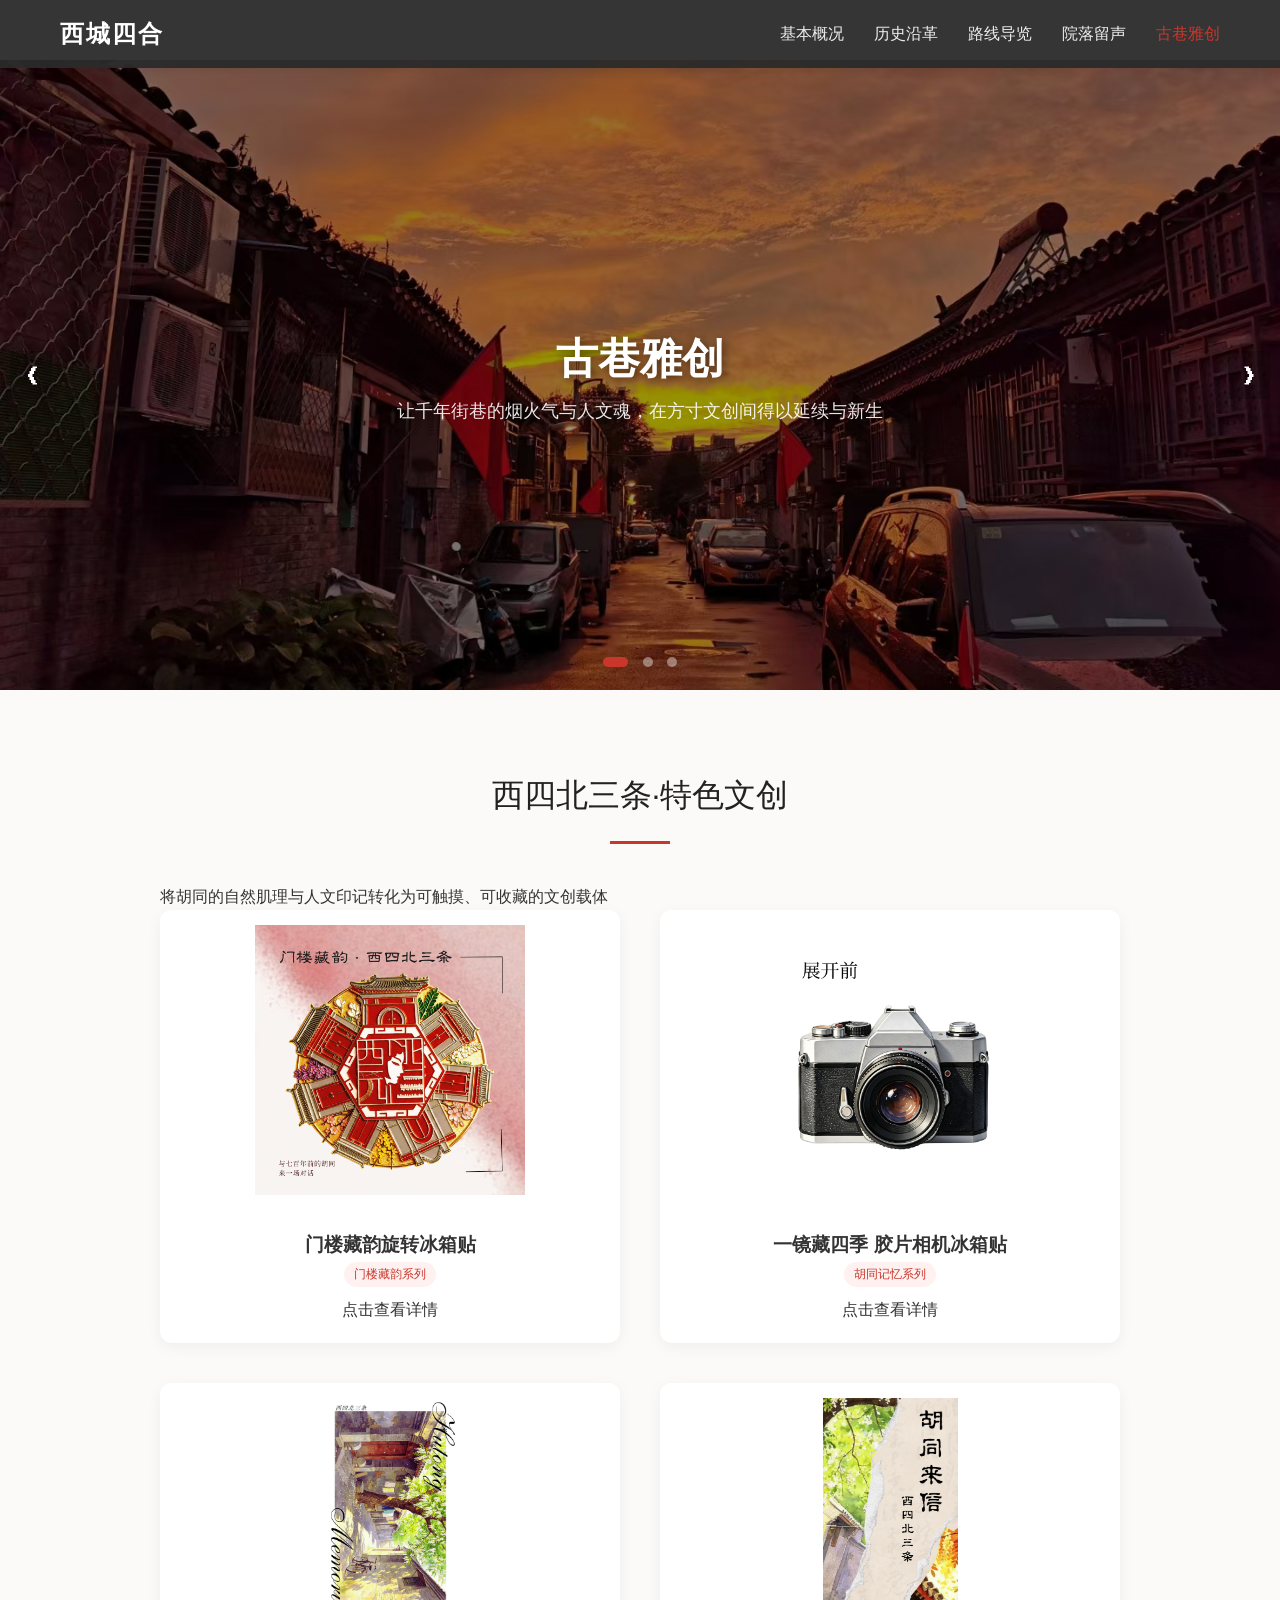
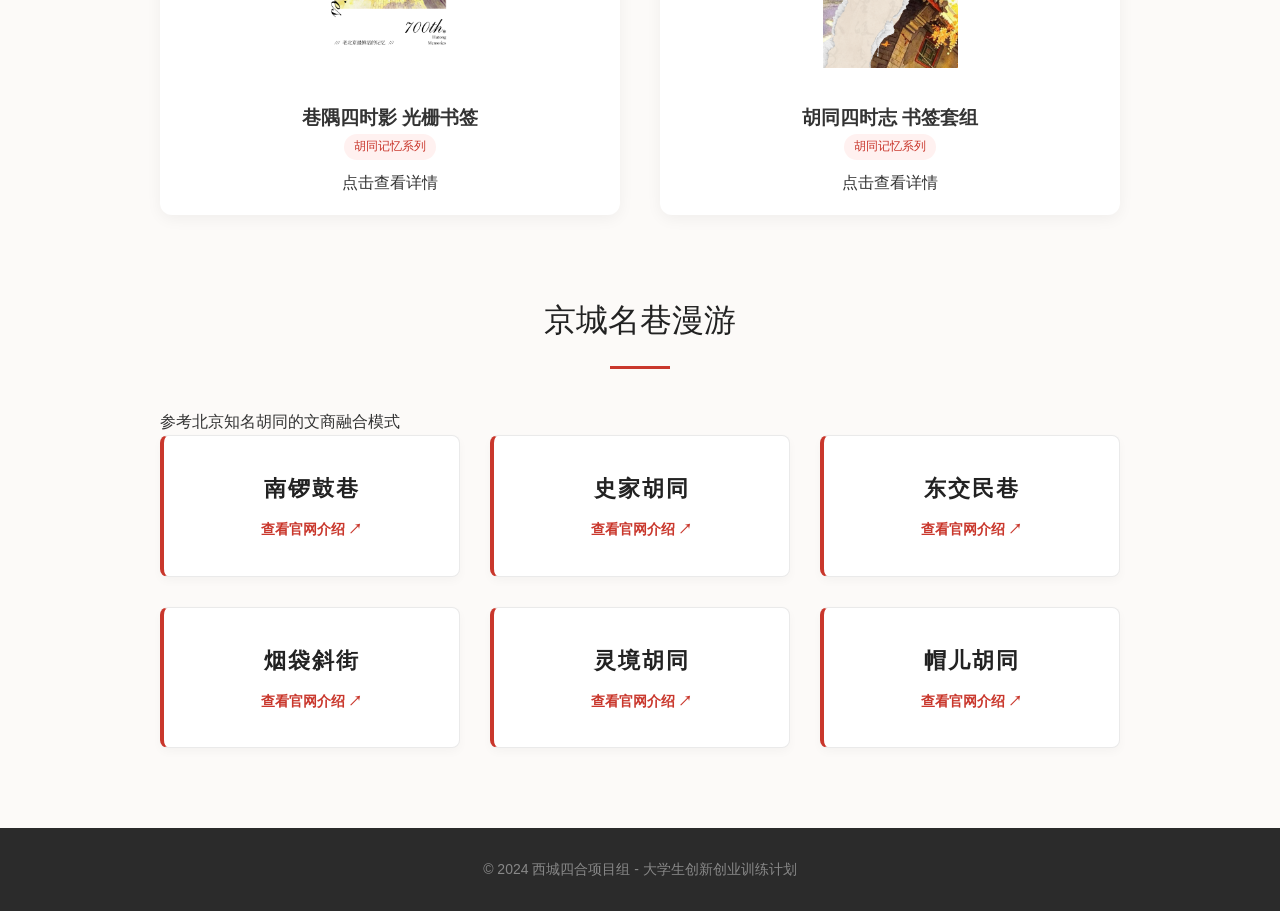
==== creation.html @ ec21bded "Add files via upload" ====
<!DOCTYPE html>
<html lang="zh-CN">
<head>
    <meta charset="UTF-8">
    <meta name="viewport" content="width=device-width, initial-scale=1.0">
    <title>西城四合 - 古巷雅创</title>
    <link rel="stylesheet" href="style.css">
    
    <style>
        /* 文创产品强制设为2x2完美对称网格排版 */
        @media screen and (min-width: 769px) {
            .products-grid { grid-template-columns: repeat(2, 1fr) !important; gap: 40px !important; }
            .product-img { height: 300px !important; }
        }
        #modalDesc { white-space: pre-wrap; text-align: left !important; }
        .product-img img { object-fit: contain !important; padding: 15px; background: #fff; }

        /* 纯文字版名巷链接卡片样式 (无图片) */
        .hutong-link-card {
            display: flex;
            flex-direction: column;
            justify-content: center;
            align-items: center;
            background-color: #fff;
            border: 1px solid #eaeaea;
            border-radius: 8px;
            padding: 35px 20px;
            text-decoration: none;
            color: #333;
            transition: all 0.3s ease;
            box-shadow: 0 4px 10px rgba(0,0,0,0.03);
            border-left: 4px solid #c9372c; /* 左侧红色点缀 */
        }
        .hutong-link-card:hover {
            transform: translateY(-5px);
            box-shadow: 0 8px 20px rgba(0,0,0,0.08);
            background-color: #fff9f8;
        }
        .hutong-link-card h3 {
            font-size: 22px;
            margin-bottom: 12px;
            color: #222;
            letter-spacing: 2px;
        }
        .hutong-link-card p {
            font-size: 14px;
            color: #c9372c;
            font-weight: bold;
        }
    </style>
</head>
<body class="creation-page">

    <nav class="navbar">
        <div class="nav-container">
            <a href="index.html" class="logo">西城四合</a>
            <ul class="nav-links">
                <li><a href="index.html">基本概况</a></li>
                <li><a href="history.html">历史沿革</a></li>
                <li><a href="routes.html">路线导览</a></li>
                <li><a href="sounds.html">院落留声</a></li>
                <li><a href="creation.html" class="active">古巷雅创</a></li>
            </ul>
        </div>
    </nav>

    <header class="hero-slider">
        <div class="slide active"><img src="images/1.jpg" alt="风貌1"></div>
        <div class="slide"><img src="images/2.jpg" alt="风貌2"></div>
        <div class="slide"><img src="images/3.jpg" alt="风貌3"></div>
        
        <div class="banner-text">
            <h1>古巷雅创</h1>
            <p>让千年街巷的烟火气与人文魂，在方寸文创间得以延续与新生</p>
        </div>

        <button class="slider-btn prev-btn" onclick="prevSlide()">&#10094;</button>
        <button class="slider-btn next-btn" onclick="nextSlide()">&#10095;</button>
        <div class="slider-dots">
            <span class="dot active" onclick="currentSlide(0)"></span>
            <span class="dot" onclick="currentSlide(1)"></span>
            <span class="dot" onclick="currentSlide(2)"></span>
        </div>
    </header>

    <section class="creative-products-section">
        <div class="content-container">
            <h2 class="section-title">西四北三条·特色文创</h2>
            <div class="divider"></div>
            <p class="section-desc">将胡同的自然肌理与人文印记转化为可触摸、可收藏的文创载体</p>

            <div class="products-grid">
                
                <div class="product-card" onclick="openModal(
                    'images/xiaoguotu.png', 
                    '门楼藏韵旋转冰箱贴', 
                    '🏷️ 零售价：68元/枚\n\n💡 设计思路：\n集成了西四北三条的隆长寺、六座特色门楼与胡同四季花卉景观，通过三层旋转结构实现互动体验。底层金色基底承载胡同的温柔底色，中间门楼层可自由欣赏建筑全貌，上层标识定格胡同文化符号，让老城街巷的建筑记忆以鲜活有趣的方式融入日常。'
                )">
                    <div class="product-img">
                        <img src="images/xiaoguotu.png" alt="门楼藏韵旋转冰箱贴">
                    </div>
                    <div class="product-info">
                        <h3>门楼藏韵旋转冰箱贴</h3>
                        <span class="product-tag">门楼藏韵系列</span>
                        <p>点击查看详情</p>
                    </div>
                </div>

                <div class="product-card" onclick="openModal(
                    'images/xiangji.png,images/zhankai.png,images/jiaopian.jpg', 
                    '一镜藏四季 胶片相机冰箱贴', 
                    '🏷️ 零售价：68元/个\n\n💡 设计思路：\n以复古相机与胶片影像为创作灵感。以相机为载体、胶片为媒介，通过抽拉卷轴的互动形式串联胡同春、夏、秋、冬四景。借取景留影的意象，捕捉老巷烟火与四时风物，把流动的街巷光景浓缩于小巧器物之中。'
                )">
                    <div class="product-img">
                        <img src="images/xiangji.png" alt="胶片相机冰箱贴">
                    </div>
                    <div class="product-info">
                        <h3>一镜藏四季 胶片相机冰箱贴</h3>
                        <span class="product-tag">胡同记忆系列</span>
                        <p>点击查看详情</p>
                    </div>
                </div>

                <div class="product-card" onclick="openModal(
                    'images/guangspring.png,images/guangsummer.png,images/guangfall.png,images/guangwinter.png,images/guangback.png', 
                    '巷隅四时影 光栅书签', 
                    '🏷️ 零售价：15元/枚\n\n💡 设计思路：\n单枚书签集成四幅画面，通过光栅工艺实现视角切换式四季变换效果。让使用者在翻阅、更换视角时直观感受胡同四季的时空变化，定格老城街巷的温柔记忆，实现“一枚书签，阅尽四季胡同”。'
                )">
                    <div class="product-img">
                        <img src="images/guangspring.png" alt="光栅书签">
                    </div>
                    <div class="product-info">
                        <h3>巷隅四时影 光栅书签</h3>
                        <span class="product-tag">胡同记忆系列</span>
                        <p>点击查看详情</p>
                    </div>
                </div>

                <div class="product-card" onclick="openModal(
                    'images/fourindex.png,images/fourspring.png,images/foursummer.png,images/fourfall.png,images/fourwinter.png,images/fourback.png', 
                    '胡同四时志 胶片票根书签套组', 
                    '🏷️ 零售价：36元/套\n\n💡 设计思路：\n产品采用折页结构，打破常规呈现形式，展开即为一整幅胡同四季长卷。画面主体采用通透胶片材质，隐喻以影像定格岁月。单枚可独立使用，组合又能完整诉说胡同四时变迁，兼具艺术美感与收藏价值。'
                )">
                    <div class="product-img">
                        <img src="images/fourindex.png" alt="书签套组">
                    </div>
                    <div class="product-info">
                        <h3>胡同四时志 书签套组</h3>
                        <span class="product-tag">胡同记忆系列</span>
                        <p>点击查看详情</p>
                    </div>
                </div>

            </div>
        </div>
    </section>

    <section class="famous-hutong-section">
        <div class="content-container">
            <h2 class="section-title">京城名巷漫游</h2>
            <div class="divider"></div>
            <p class="section-desc">参考北京知名胡同的文商融合模式</p>

            <div class="hutong-links-grid">
                <a href="https://s.visitbeijing.com.cn/attraction/101328" target="_blank" class="hutong-link-card">
                    <h3>南锣鼓巷</h3><p>查看官网介绍 ↗</p>
                </a>
                <a href="https://s.visitbeijing.com.cn/attraction/120280" target="_blank" class="hutong-link-card">
                    <h3>史家胡同</h3><p>查看官网介绍 ↗</p>
                </a>
                <a href="https://s.visitbeijing.com.cn/attraction/101703" target="_blank" class="hutong-link-card">
                    <h3>东交民巷</h3><p>查看官网介绍 ↗</p>
                </a>
                <a href="https://s.visitbeijing.com.cn/attraction/101270" target="_blank" class="hutong-link-card">
                    <h3>烟袋斜街</h3><p>查看官网介绍 ↗</p>
                </a>
                <a href="https://s.visitbeijing.com.cn/gallery/8642" target="_blank" class="hutong-link-card">
                    <h3>灵境胡同</h3><p>查看官网介绍 ↗</p>
                </a>
                <a href="https://s.visitbeijing.com.cn/attraction/101259" target="_blank" class="hutong-link-card">
                    <h3>帽儿胡同</h3><p>查看官网介绍 ↗</p>
                </a>
            </div>
        </div>
    </section>

    <div id="productModal" class="modal">
        <div class="modal-content">
            <span class="close-btn" onclick="closeModal()">&times;</span>
            <div class="modal-body">
                <div class="modal-img-container" onclick="nextModalImage()">
                    <img id="modalImg" src="" alt="产品详图">
                    <div id="modalImgHint" class="img-switch-hint">👆 点击图片切换效果</div>
                </div>
                <div class="modal-text">
                    <h2 id="modalTitle">产品标题</h2>
                    <div class="divider" style="margin: 15px 0; width: 40px;"></div>
                    <p id="modalDesc">这里是详细介绍文案位置...</p>
                </div>
            </div>
        </div>
    </div>

    <footer class="footer">
        <p>© 2024 西城四合项目组 - 大学生创新创业训练计划</p>
    </footer>

    <script src="script.js"></script>
</body>
</html>
---- style.css ----
/* =========================================
   1. 基础重置与通用布局
========================================= */
* { margin: 0; padding: 0; box-sizing: border-box; }
body { font-family: "Microsoft YaHei", sans-serif; background-color: #fcfaf8; color: #333; line-height: 1.6; }

.content-container { max-width: 1000px; margin: 0 auto; padding: 0 20px; }
.section-title { font-size: 32px; text-align: center; margin-top: 80px; font-weight: normal; color: #222; }
.divider { width: 60px; height: 3px; background-color: #c9372c; margin: 20px auto 40px auto; }
.footer { background-color: #2b2b2b; color: #888; text-align: center; padding: 30px 0; margin-top: 80px; font-size: 14px; }

/* =========================================
   2. 导航栏 (Navbar)
========================================= */
.navbar { position: fixed; top: 0; width: 100%; background-color: rgba(43, 43, 43, 0.95); z-index: 1000; box-shadow: 0 2px 10px rgba(0,0,0,0.1); }
.nav-container { display: flex; justify-content: space-between; align-items: center; max-width: 1200px; margin: 0 auto; padding: 15px 20px; }
.logo { color: #fff; font-size: 24px; font-weight: bold; text-decoration: none; letter-spacing: 2px; }
.nav-links { list-style: none; display: flex; }
.nav-links li { margin-left: 30px; }
.nav-links a { color: #eee; text-decoration: none; transition: color 0.3s; font-size: 16px; }
.nav-links a:hover, .nav-links a.active { color: #c9372c; }

/* =========================================
   3. 统一顶端轮播图 (Universal Slider)
========================================= */
.hero-slider { 
    position: relative; 
    width: 100%; 
    /* 将高度从 40vh 调大到 65vh (可根据需求在 50-75 之间调整) */
    height: 70vh; 
    overflow: hidden; 
    background-color: #000; 
    margin-top: 60px; 
}

.slide { position: absolute; width: 100%; height: 100%; opacity: 0; transition: opacity 1.2s ease-in-out; }
.slide.active { opacity: 1; }
.slide img { 
    width: 100%; 
    height: 100%; 
    /* cover 是最推荐的 Hero Header 模式，配合较大的容器高度能显示更完整 */
    object-fit: cover; 
    /* 确保图片中心对齐，不会只看到图片的某一个角落 */
    object-position: center; 
    filter: brightness(0.6); 
    transition: transform 0.5s ease; /* 增加平滑过渡感 */
}

/* 页面标题文字样式 */
.banner-text { 
    position: absolute; 
    top: 50%; 
    left: 50%; 
    transform: translate(-50%, -50%); 
    color: white; 
    text-align: center; 
    z-index: 10; 
    width: 100%;
    pointer-events: none; /* 防止遮挡点击事件 */
}
.banner-text h1 { font-size: 42px; margin-bottom: 5px; text-shadow: 2px 2px 10px rgba(0,0,0,0.5); }
.banner-text p { font-size: 18px; opacity: 0.9; }

/* 首页特殊处理：隐藏标题文字 */
.index-page .banner-text { display: none; }

/* 轮播图控制按钮 */
.slider-btn { position: absolute; top: 50%; transform: translateY(-50%); background: rgba(0,0,0,0.2); color: white; border: none; font-size: 24px; padding: 10px 15px; cursor: pointer; transition: 0.3s; z-index: 15; }
.slider-btn:hover { background: rgba(201, 55, 44, 0.8); }
.prev-btn { left: 10px; }
.next-btn { right: 10px; }

.slider-dots { position: absolute; bottom: 15px; width: 100%; text-align: center; z-index: 15; }
.dot { display: inline-block; width: 10px; height: 10px; margin: 0 5px; background-color: rgba(255,255,255,0.4); border-radius: 50%; cursor: pointer; transition: 0.3s; }
.dot.active { background-color: #c9372c; width: 25px; border-radius: 5px; }
/* =========================================
   4. 历史沿革 (History)
========================================= */
.timeline { position: relative; padding: 20px 0; }
.timeline::before { content: ''; position: absolute; left: 50%; width: 2px; height: 100%; background: #ddd; transform: translateX(-50%); }
.timeline-item { position: relative; margin-bottom: 50px; width: 100%; display: flex; justify-content: space-between; align-items: center; }
.timeline-item:nth-child(even) { flex-direction: row-reverse; }
.timeline-content { width: 45%; padding: 20px; background: white; border-radius: 8px; box-shadow: 0 3px 10px rgba(0,0,0,0.05); }
.timeline-date { width: 10%; text-align: center; font-weight: bold; color: #c9372c; z-index: 1; }

.figure-grid { display: grid; grid-template-columns: 1fr 1fr; gap: 30px; margin-bottom: 80px; }
.figure-card { background: white; border-radius: 12px; overflow: hidden; box-shadow: 0 4px 15px rgba(0,0,0,0.05); transition: transform 0.3s; }
.figure-card:hover { transform: translateY(-10px); }
.figure-img img { width: 100%; height: 250px; object-fit: cover; }
.figure-info { padding: 20px; }
.tag { display: inline-block; padding: 2px 8px; background: #eee; font-size: 12px; border-radius: 4px; margin-bottom: 10px; color: #666; }

/* =========================================
   5. 院落留声 (Sounds) 
========================================= */
.stop-all-btn { 
    margin-top: 20px; 
    padding: 10px 25px; 
    background: transparent; 
    border: 1px solid white; 
    color: white; 
    border-radius: 30px; 
    cursor: pointer; 
    transition: all 0.3s; 
    pointer-events: auto; /* 🔑 关键修复：让按钮重新可以被点击 */
}
.stop-all-btn:hover { background-color: #c9372c; border-color: #c9372c; }

.audio-playlist { display: flex; flex-direction: column; gap: 15px; margin-bottom: 60px; }
.audio-item { display: flex; justify-content: space-between; align-items: center; background: white; padding: 20px 30px; border-radius: 8px; box-shadow: 0 4px 10px rgba(0,0,0,0.05); cursor: pointer; transition: all 0.2s; border-left: 5px solid transparent; }
.audio-item:hover { transform: translateX(5px); }
.audio-item.playing { border-left-color: #c9372c; background-color: #fff9f8; }
.play-btn { width: 40px; height: 40px; background-color: #eee; border-radius: 50%; display: flex; justify-content: center; align-items: center; transition: 0.3s; }
.playing .play-btn { background-color: #c9372c; color: white; }

.sound-wall-grid { display: grid; grid-template-columns: repeat(auto-fit, minmax(200px, 1fr)); gap: 20px; margin-bottom: 80px; }
.sound-tile {
    background: white; border: 2px solid #eaeaea; border-radius: 12px; aspect-ratio: 1 / 1;
    display: flex; justify-content: center; align-items: center; text-align: center;
    cursor: pointer; position: relative;
    box-shadow: 0 8px 0 #ddd; transform: translateY(0); transition: all 0.15s cubic-bezier(0.2, 0.8, 0.2, 1);
}
.sound-tile h3 { font-size: 28px; font-family: "KaiTi", "STKaiti", serif; color: #444; transition: 0.2s; }
.sound-tile:hover { transform: translateY(-3px); box-shadow: 0 11px 0 #ccc; }
.sound-tile.playing { transform: translateY(8px); box-shadow: 0 0 0 #ddd; background-color: #c9372c; border-color: #c9372c; }
.sound-tile.playing h3 { color: white; }

/* =========================================
   6. 古巷雅创 (Creation) 
========================================= */
.products-grid { display: grid; grid-template-columns: repeat(3, 1fr); gap: 25px; margin-bottom: 80px; }
.product-card { background: white; border-radius: 12px; overflow: hidden; box-shadow: 0 4px 15px rgba(0,0,0,0.05); cursor: pointer; transition: transform 0.3s, box-shadow 0.3s; }
.product-card:hover { transform: translateY(-8px); box-shadow: 0 12px 25px rgba(0,0,0,0.1); }
.product-img { height: 220px; background-color: #f5f5f5; }
.product-img img { width: 100%; height: 100%; object-fit: cover; }
.product-info { padding: 20px; text-align: center; }
.product-tag { display: inline-block; padding: 3px 10px; background: #fff1f0; color: #c9372c; font-size: 12px; border-radius: 20px; margin-bottom: 10px; }

.hutong-links-grid { display: grid; grid-template-columns: repeat(2, 1fr); gap: 30px; margin-bottom: 80px; }
.hutong-card { position: relative; border-radius: 12px; overflow: hidden; display: block; height: 200px; }
.hutong-card img { width: 100%; height: 100%; object-fit: cover; transition: transform 0.5s ease; }
.hutong-card-overlay { position: absolute; top: 0; left: 0; width: 100%; height: 100%; background: rgba(0,0,0,0.4); display: flex; flex-direction: column; justify-content: center; align-items: center; color: white; transition: background 0.3s; }
.hutong-card:hover img { transform: scale(1.1); }
.hutong-card:hover .hutong-card-overlay { background: rgba(201, 55, 44, 0.7); }

.modal { display: none; position: fixed; z-index: 2000; left: 0; top: 0; width: 100%; height: 100%; background-color: rgba(0,0,0,0.8); justify-content: center; align-items: center; }
.modal-content { background-color: #fcfaf8; width: 90%; max-width: 850px; border-radius: 16px; overflow: hidden; position: relative; animation: zoomIn 0.3s ease-out; }
@keyframes zoomIn { from { opacity: 0; transform: scale(0.9); } to { opacity: 1; transform: scale(1); } }
.close-btn { position: absolute; top: 15px; right: 25px; color: #888; font-size: 36px; font-weight: bold; cursor: pointer; z-index: 10; }
.close-btn:hover { color: #c9372c; }
.modal-body { display: flex; }
.modal-img-container { width: 50%; min-height: 400px; background: #eee; }
.modal-img-container img { width: 100%; height: 100%; object-fit: cover; }
.modal-text { width: 50%; padding: 40px; display: flex; flex-direction: column; justify-content: center; }
.coop-mechanism { background: #fff; padding: 15px; border-left: 4px solid #c9372c; border-radius: 4px; box-shadow: 0 2px 8px rgba(0,0,0,0.05); margin-top: 20px; }

/* =========================================
   7. 移动端自适应
========================================= */
@media screen and (max-width: 768px) {
    .nav-container { flex-direction: column; }
    .nav-links { margin-top: 10px; flex-wrap: wrap; justify-content: center; }
    .timeline::before { left: 20px; }
    .timeline-item, .timeline-item:nth-child(even) { flex-direction: row; }
    .timeline-content { width: calc(100% - 60px); margin-left: 60px; }
    .timeline-date { width: auto; position: absolute; left: 0; top: -25px; }
    .figure-grid, .products-grid, .hutong-links-grid { grid-template-columns: 1fr; }
    .modal-body { flex-direction: column; }
    .modal-img-container, .modal-text { width: 100%; }
    .modal-img-container { min-height: 250px; }
}

/* =========================================
   8. 路线导览 - 专属样式 (已修复尺寸与排版)
========================================= */

/* 精美文字介绍板 */
.route-intro {
    background-color: #fff9f8;
    border-left: 4px solid #c9372c;
    padding: 20px 25px;
    margin: 0 0 20px 0;
    border-radius: 4px 8px 8px 4px;
    box-shadow: 0 4px 15px rgba(0,0,0,0.05);
}
.route-intro p {
    font-size: 15px;
    color: #444;
    line-height: 1.8;
    text-align: justify;
    margin-bottom: 10px;
    text-indent: 2em; /* 首行缩进 */
}
.route-intro p:last-child {
    margin-bottom: 0;
}
.route-intro .highlight-text {
    font-weight: bold;
    color: #c9372c;
    text-indent: 0; /* 欢迎语居中不缩进 */
    text-align: center;
    margin-top: 15px;
}

/* 缩小并精致化后的悬停弹窗 */
.map-tooltip {
    position: fixed;
    background: rgba(255, 255, 255, 0.96); 
    backdrop-filter: blur(8px); 
    width: 280px; /* 从 350px 缩小，防止太大 */
    padding: 15px 20px; /* 减小内边距 */
    border-radius: 12px;
    box-shadow: 0 10px 30px rgba(0,0,0,0.15); 
    border: 1px solid rgba(201, 55, 44, 0.2); 
    pointer-events: none;
    z-index: 3000;
    display: none;
    transform: translate(-50%, -110%);
}

.map-tooltip h3 { 
    font-size: 18px; /* 缩小标题字号 */
    color: #c9372c; 
    margin-bottom: 8px;
    font-weight: bold;
}

.tt-divider {
    width: 30px;
    height: 3px;
    background: #c9372c;
    margin-bottom: 12px;
}

.tt-content-wrap {
    max-height: 180px; /* 限制最高高度，超出会出现滚动条 */
    overflow-y: auto;
    padding-right: 5px;
}

.map-tooltip p { 
    font-size: 13px; /* 缩小正文字号 */
    color: #555; 
    line-height: 1.6; 
    text-align: justify;
}

.audio-hint { 
    margin-top: 12px; 
    font-size: 12px; 
    color: #c9372c; 
    background: #fff1f0; 
    padding: 4px 8px; 
    border-radius: 4px;
    display: inline-block;
    font-weight: bold;
}

/* 地图交互组件基础样式 */
.map-toggle { display: flex; justify-content: flex-start; gap: 15px; margin-bottom: 20px; }
.toggle-btn { padding: 10px 25px; background-color: #eee; color: #555; border: none; border-radius: 30px; font-size: 16px; cursor: pointer; transition: all 0.3s; font-weight: bold; }
.toggle-btn.active { background-color: #c9372c; color: white; box-shadow: 0 4px 10px rgba(201, 55, 44, 0.3); }
.interactive-map-container { position: relative; width: 100%; background: #e5ddce; border-radius: 12px; overflow: hidden; box-shadow: 0 8px 20px rgba(0,0,0,0.1); }
.map-layer { display: none; position: relative; width: 100%; }
.map-layer.active { display: block; }
.map-image { width: 100%; display: block; height: auto; }
.map-pin { position: absolute; width: 30px; height: 30px; transform: translate(-50%, -50%); cursor: pointer; z-index: 10; }
.pin-dot { position: absolute; top: 50%; left: 50%; transform: translate(-50%, -50%); width: 14px; height: 14px; background-color: #c9372c; border: 2px solid white; border-radius: 50%; z-index: 2; transition: transform 0.2s; }
.map-pin:hover .pin-dot, .map-pin.playing .pin-dot { transform: translate(-50%, -50%) scale(1.5); background-color: #e54d42; }
.pin-pulse { position: absolute; top: 50%; left: 50%; transform: translate(-50%, -50%); width: 30px; height: 30px; background-color: rgba(201, 55, 44, 0.5); border-radius: 50%; z-index: 1; animation: pulse 2s infinite ease-out; }
@keyframes pulse { 0% { transform: translate(-50%, -50%) scale(0.8); opacity: 1; } 100% { transform: translate(-50%, -50%) scale(2.5); opacity: 0; } }
.map-pin.playing .pin-pulse { animation: pulse 1s infinite ease-out; }
/* =========================================
   9. 古巷雅创 - 新排版与多图切换提示
========================================= */

/* 重新规划京城名巷网格，电脑端一行3个，使6个链接显得整齐丰满 */
.hutong-links-grid { 
    display: grid; 
    grid-template-columns: repeat(3, 1fr); 
    gap: 30px; 
    margin-bottom: 80px; 
}

/* 手机端名巷链接适配：一行2个，极小屏幕一行1个 */
@media screen and (max-width: 768px) {
    .hutong-links-grid { grid-template-columns: repeat(2, 1fr); }
}
@media screen and (max-width: 480px) {
    .hutong-links-grid { grid-template-columns: 1fr; }
}

/* 弹窗图片的点击切换提示框 */
.modal-img-container {
    position: relative; /* 为提示框提供绝对定位基准 */
}

.img-switch-hint {
    position: absolute;
    bottom: 20px;
    left: 50%;
    transform: translateX(-50%);
    background: rgba(0, 0, 0, 0.6);
    color: white;
    padding: 8px 20px;
    border-radius: 30px;
    font-size: 13px;
    letter-spacing: 1px;
    pointer-events: none; /* 让鼠标点击穿透，不阻挡图片的 onclick 事件 */
    display: none; /* 默认隐藏，由JS判断是否多图来显示 */
    box-shadow: 0 4px 10px rgba(0,0,0,0.3);
    animation: bounceHint 2s infinite; /* 添加微弱的上下跳动动画吸引注意 */
}

@keyframes bounceHint {
    0%, 100% { bottom: 20px; }
    50% { bottom: 25px; }
}
/* =========================================
   10. 视频展示模块样式
========================================= */
.video-display-section {
    padding: 60px 0;
    text-align: center;
}

.video-container {
    max-width: 800px;
    margin: 0 auto;
    border-radius: 12px;
    overflow: hidden;
    box-shadow: 0 10px 30px rgba(0,0,0,0.15);
    background-color: #000;
    line-height: 0; /* 消除视频下方间隙 */
}

.video-container video {
    width: 100%;
    height: auto;
    display: block;
}

/* 手机端适配视频宽度 */
@media screen and (max-width: 768px) {
    .video-container {
        width: 95%;
    }
}
/* =========================================
   10. 视频展示模块优化
========================================= */
.video-display-section {
    padding: 80px 0;
    text-align: center;
}

.video-container {
    max-width: 1000px; /* 调大显示宽度，更醒目 */
    margin: 0 auto;
    border-radius: 12px;
    overflow: hidden;
    box-shadow: 0 20px 50px rgba(0,0,0,0.2); /* 增加阴影深度，提升高级感 */
    background-color: #000;
    line-height: 0;
}

.video-container video {
    width: 100%;
    height: auto;
    display: block;
    /* 确保封面图(poster)能填满容器且不拉伸变形 */
    object-fit: contain; 
}

/* 手机端适配 */
@media screen and (max-width: 768px) {
    .video-display-section { padding: 40px 0; }
    .video-container { width: 92%; }
}
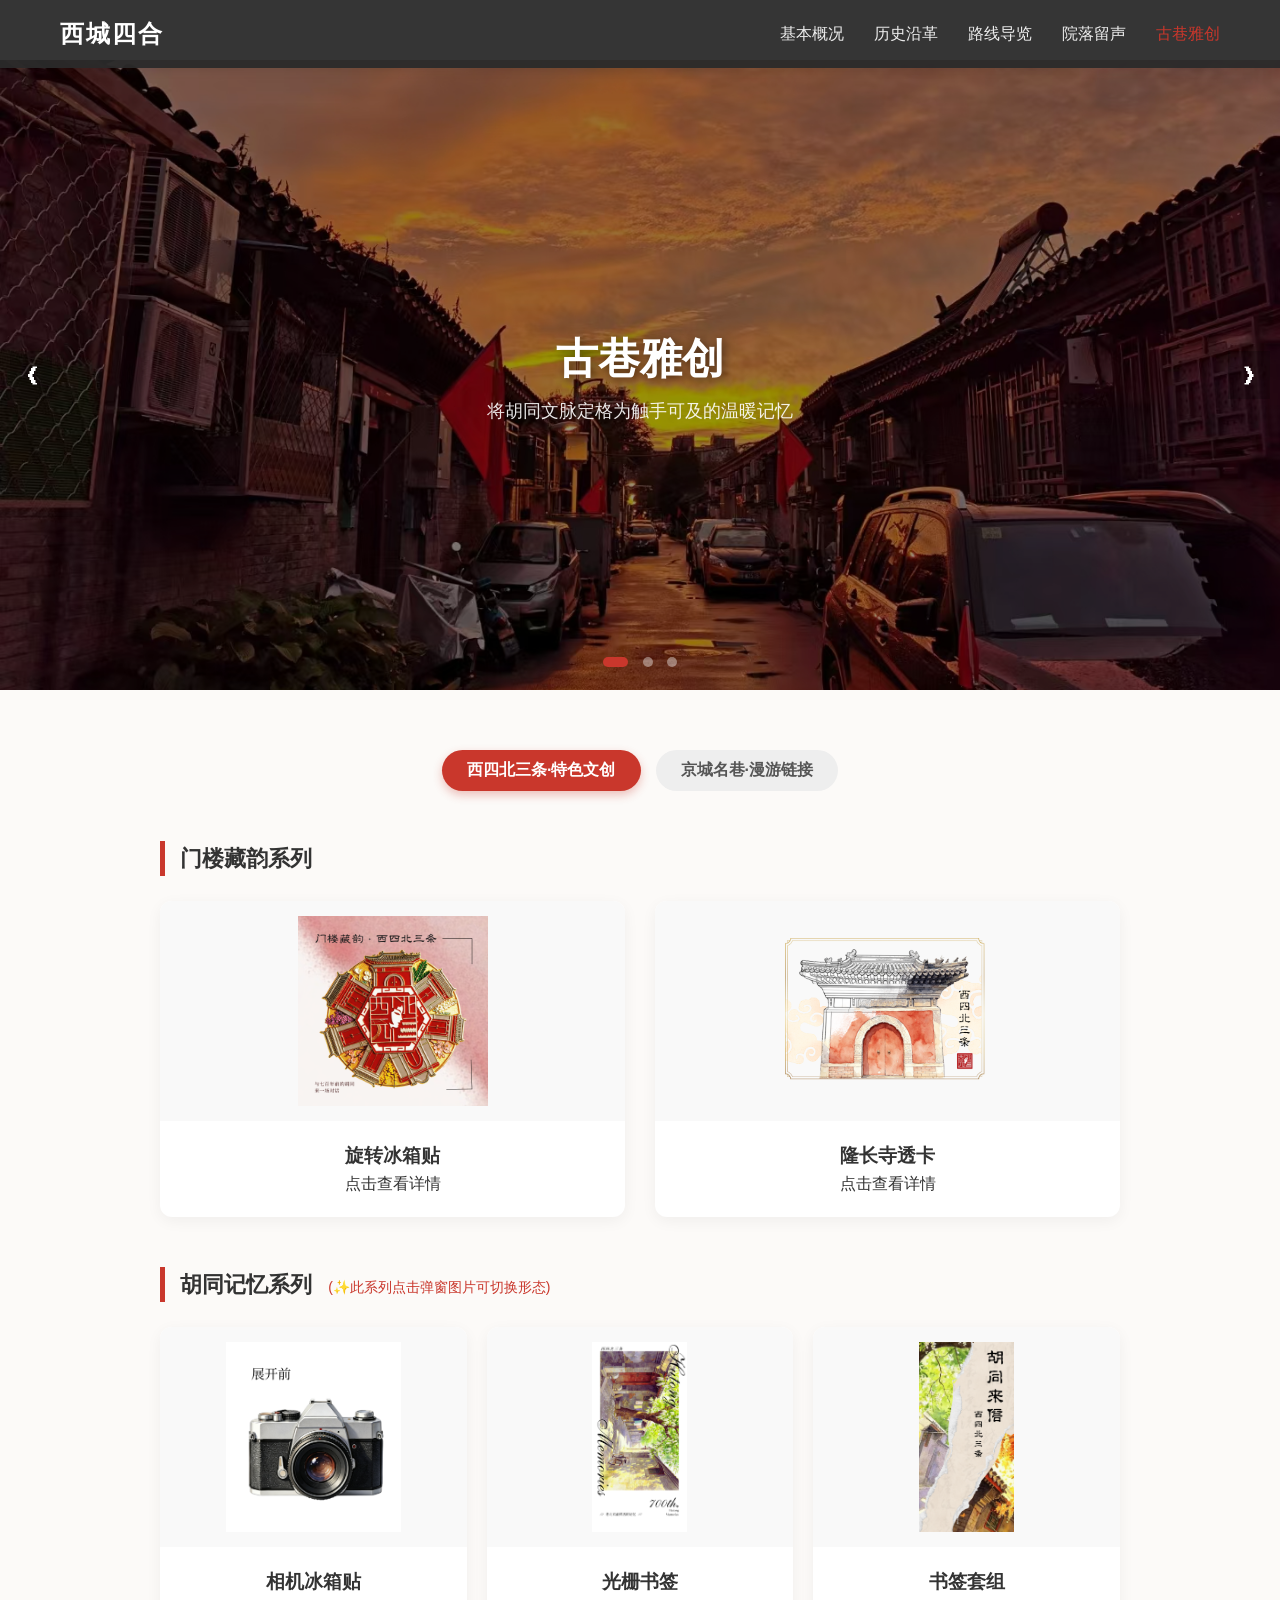
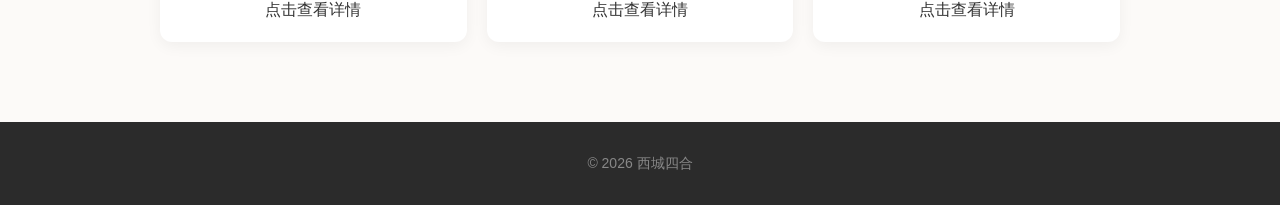
==== commit 4ce04204: "Add files via upload" ====
--- a/creation.html
+++ b/creation.html
@@ -5,48 +5,116 @@
     <meta name="viewport" content="width=device-width, initial-scale=1.0">
     <title>西城四合 - 古巷雅创</title>
     <link rel="stylesheet" href="style.css">
-    
     <style>
-        /* 文创产品强制设为2x2完美对称网格排版 */
-        @media screen and (min-width: 769px) {
-            .products-grid { grid-template-columns: repeat(2, 1fr) !important; gap: 40px !important; }
-            .product-img { height: 300px !important; }
-        }
-        #modalDesc { white-space: pre-wrap; text-align: left !important; }
-        .product-img img { object-fit: contain !important; padding: 15px; background: #fff; }
-
-        /* 纯文字版名巷链接卡片样式 (无图片) */
+        /* =========================================
+           文创页专属：解决弹窗遮挡与手机端排版问题
+        ========================================= */
+        #modalDesc { white-space: pre-wrap; text-align: left !important; line-height: 1.6; }
+        
+        /* 1. 网格排版 (电脑端多列，手机端单列) */
+        .creation-grid-2 { display: grid; grid-template-columns: repeat(2, 1fr); gap: 30px; }
+        .creation-grid-3 { display: grid; grid-template-columns: repeat(3, 1fr); gap: 20px; }
+
+        /* 统一产品图片容器，确保图片显示完整且不拉伸 */
+        .creation-product-img {
+            width: 100%;
+            height: 220px;
+            background-color: #f9f9f9;
+            display: flex;
+            align-items: center;
+            justify-content: center;
+            padding: 15px;
+        }
+        .creation-product-img img {
+            max-width: 100%;
+            max-height: 100%;
+            object-fit: contain; /* 保证图片完整显示 */
+        }
+
+        /* 2. 弹窗核心修正 */
+        .modal-content {
+            max-height: 85vh !important; /* 限制最高占屏幕85% */
+            display: flex;
+            flex-direction: column;
+            overflow: hidden; /* 防止内容溢出 */
+            background: #fff;
+        }
+        .modal-body {
+            display: flex;
+            flex-direction: row;
+            height: 100%;
+            overflow-y: auto; /* 开启内部滚动 */
+            padding: 0;
+        }
+        .modal-img-container {
+            width: 50%;
+            background: #f4f4f4;
+            display: flex;
+            align-items: center;
+            justify-content: center;
+            padding: 20px;
+            position: relative;
+        }
+        .modal-img-container img {
+            max-width: 100%;
+            max-height: 70vh; /* 限制长图高度 */
+            object-fit: contain;
+        }
+        .modal-text {
+            width: 50%;
+            padding: 40px;
+            display: flex;
+            flex-direction: column;
+        }
+
+        /* 底部安全退出提示条 */
+        .modal-exit-bar {
+            text-align: center;
+            padding: 12px;
+            background: #fdfdfd;
+            border-top: 1px solid #eee;
+            color: #888;
+            font-size: 13px;
+            letter-spacing: 1px;
+        }
+
+        /* 3. 移动端彻底适配 */
+        @media screen and (max-width: 768px) {
+            /* 手机端竖向排列文创卡片 */
+            .creation-grid-2, .creation-grid-3 { grid-template-columns: 1fr; gap: 20px; }
+            
+            /* 手机端弹窗上下布局 */
+            .modal-body { flex-direction: column; }
+            .modal-img-container, .modal-text { width: 100%; }
+            
+            /* 手机端图片固定高度，绝不遮挡文字 */
+            .modal-img-container { 
+                height: 40vh; 
+                min-height: 40vh; 
+                padding: 15px; 
+            }
+            .modal-img-container img { max-height: 100%; } /* 强制图片不超过容器 */
+            
+            .modal-text { padding: 25px 20px; }
+            .modal-content { width: 92%; margin: 0 auto; }
+        }
+
+        /* 友情链接：回归框型点击模式 */
+        .hutong-links-grid { display: grid; grid-template-columns: repeat(3, 1fr); gap: 20px; }
         .hutong-link-card {
-            display: flex;
-            flex-direction: column;
-            justify-content: center;
-            align-items: center;
-            background-color: #fff;
-            border: 1px solid #eaeaea;
-            border-radius: 8px;
-            padding: 35px 20px;
-            text-decoration: none;
-            color: #333;
-            transition: all 0.3s ease;
-            box-shadow: 0 4px 10px rgba(0,0,0,0.03);
-            border-left: 4px solid #c9372c; /* 左侧红色点缀 */
+            background: #fff; border: 1px solid #eee; border-left: 4px solid #c9372c;
+            padding: 30px 20px; text-align: center; text-decoration: none; color: #333;
+            border-radius: 8px; transition: all 0.3s; box-shadow: 0 2px 8px rgba(0,0,0,0.03);
         }
         .hutong-link-card:hover {
-            transform: translateY(-5px);
-            box-shadow: 0 8px 20px rgba(0,0,0,0.08);
-            background-color: #fff9f8;
-        }
-        .hutong-link-card h3 {
-            font-size: 22px;
-            margin-bottom: 12px;
-            color: #222;
-            letter-spacing: 2px;
-        }
-        .hutong-link-card p {
-            font-size: 14px;
-            color: #c9372c;
-            font-weight: bold;
-        }
+            transform: translateY(-5px); box-shadow: 0 8px 20px rgba(0,0,0,0.1); background-color: #fff9f8;
+        }
+        @media screen and (max-width: 768px) { .hutong-links-grid { grid-template-columns: repeat(2, 1fr); } }
+
+        /* 模块显示隐藏 */
+        .creation-module { display: none; animation: fadeIn 0.5s ease; }
+        .creation-module.active { display: block; }
+        @keyframes fadeIn { from { opacity: 0; } to { opacity: 1; } }
     </style>
 </head>
 <body class="creation-page">
@@ -65,15 +133,13 @@
     </nav>
 
     <header class="hero-slider">
-        <div class="slide active"><img src="images/1.jpg" alt="风貌1"></div>
-        <div class="slide"><img src="images/2.jpg" alt="风貌2"></div>
-        <div class="slide"><img src="images/3.jpg" alt="风貌3"></div>
-        
+        <div class="slide active"><img src="images/1.jpg" alt="1"></div>
+        <div class="slide"><img src="images/2.jpg" alt="2"></div>
+        <div class="slide"><img src="images/3.jpg" alt="3"></div>
         <div class="banner-text">
             <h1>古巷雅创</h1>
-            <p>让千年街巷的烟火气与人文魂，在方寸文创间得以延续与新生</p>
-        </div>
-
+            <p>将胡同文脉定格为触手可及的温暖记忆</p>
+        </div>
         <button class="slider-btn prev-btn" onclick="prevSlide()">&#10094;</button>
         <button class="slider-btn next-btn" onclick="nextSlide()">&#10095;</button>
         <div class="slider-dots">
@@ -83,103 +149,62 @@
         </div>
     </header>
 
-    <section class="creative-products-section">
+    <section class="creation-tabs-section" style="padding-top: 60px;">
         <div class="content-container">
-            <h2 class="section-title">西四北三条·特色文创</h2>
-            <div class="divider"></div>
-            <p class="section-desc">将胡同的自然肌理与人文印记转化为可触摸、可收藏的文创载体</p>
-
-            <div class="products-grid">
+            <div class="map-toggle" style="justify-content: center; margin-bottom: 50px;">
+                <button class="toggle-btn active" onclick="switchCreationModule('products')">西四北三条·特色文创</button>
+                <button class="toggle-btn" onclick="switchCreationModule('lanes')">京城名巷·漫游链接</button>
+            </div>
+
+            <div id="module-products" class="creation-module active">
                 
-                <div class="product-card" onclick="openModal(
-                    'images/xiaoguotu.png', 
-                    '门楼藏韵旋转冰箱贴', 
-                    '🏷️ 零售价：68元/枚\n\n💡 设计思路：\n集成了西四北三条的隆长寺、六座特色门楼与胡同四季花卉景观，通过三层旋转结构实现互动体验。底层金色基底承载胡同的温柔底色，中间门楼层可自由欣赏建筑全貌，上层标识定格胡同文化符号，让老城街巷的建筑记忆以鲜活有趣的方式融入日常。'
-                )">
-                    <div class="product-img">
-                        <img src="images/xiaoguotu.png" alt="门楼藏韵旋转冰箱贴">
+                <div class="series-group" style="margin-bottom: 50px;">
+                    <h3 class="series-title" style="font-size: 22px; border-left: 5px solid #c9372c; padding-left: 15px; margin-bottom: 25px;">门楼藏韵系列</h3>
+                    
+                    <div class="creation-grid-2">
+                        <div class="product-card" onclick="openModal('images/xiaoguotu.png','门楼藏韵旋转冰箱贴','🏷️ 零售价：68元/枚\n\n💡 设计思路：\n集成了西四北三条的隆长寺、六座特色门楼与胡同四季花卉景观。通过三层旋转结构，让建筑记忆以鲜活有趣的方式融入日常。')">
+                            <div class="creation-product-img"><img src="images/xiaoguotu.png"></div>
+                            <div class="product-info"><h3>旋转冰箱贴</h3><p>点击查看详情</p></div>
+                        </div>
+                        <div class="product-card" onclick="openModal('images/touka.png','寺影寻踪 · 隆长寺透卡','🏷️ 零售价：15元/枚\n\n💡 设计思路：\n采用高清PET高透材质。将明代隆长寺遗址的红墙金瓦定格在透明卡片间，随手一拍即成大片。')">
+                            <div class="creation-product-img"><img src="images/touka.png"></div>
+                            <div class="product-info"><h3>隆长寺透卡</h3><p>点击查看详情</p></div>
+                        </div>
                     </div>
-                    <div class="product-info">
-                        <h3>门楼藏韵旋转冰箱贴</h3>
-                        <span class="product-tag">门楼藏韵系列</span>
-                        <p>点击查看详情</p>
+                </div>
+
+                <div class="series-group">
+                    <h3 class="series-title" style="font-size: 22px; border-left: 5px solid #c9372c; padding-left: 15px; margin-bottom: 25px;">
+                        胡同记忆系列 
+                        <span style="font-size: 14px; color: #c9372c; margin-left: 10px; font-weight: normal;">(✨此系列点击弹窗图片可切换形态)</span>
+                    </h3>
+                    
+                    <div class="creation-grid-3">
+                        <div class="product-card" onclick="openModal('images/xiangji.png,images/zhankai.png,images/jiaopian.jpg','相机冰箱贴','🏷️ 零售价：68元/个\n\n💡 设计思路：\n以复古相机为载体，通过抽拉卷轴互动展示胡同春夏秋冬四景。')">
+                            <div class="creation-product-img"><img src="images/xiangji.png"></div>
+                            <div class="product-info"><h3>相机冰箱贴</h3><p>点击查看详情</p></div>
+                        </div>
+                        <div class="product-card" onclick="openModal('images/guangspring.png,images/guangsummer.png,images/guangfall.png,images/guangwinter.png,images/guangback.png','光栅书签','🏷️ 零售价：15元/枚\n\n💡 设计思路：\n运用光栅工艺实现视角切换。转动书签，可见证胡同四季的瞬间轮转。')">
+                            <div class="creation-product-img"><img src="images/guangspring.png"></div>
+                            <div class="product-info"><h3>光栅书签</h3><p>点击查看详情</p></div>
+                        </div>
+                        <div class="product-card" onclick="openModal('images/fourindex.png,images/fourspring.png,images/foursummer.png,images/fourfall.png,images/fourwinter.png,images/fourback.png','书签套组','🏷️ 零售价：36元/套\n\n💡 设计思路：\n折页长卷结构，全景式呈现胡同生活画卷。采用高清 PET 胶片材质。')">
+                            <div class="creation-product-img"><img src="images/fourindex.png"></div>
+                            <div class="product-info"><h3>书签套组</h3><p>点击查看详情</p></div>
+                        </div>
                     </div>
                 </div>
-
-                <div class="product-card" onclick="openModal(
-                    'images/xiangji.png,images/zhankai.png,images/jiaopian.jpg', 
-                    '一镜藏四季 胶片相机冰箱贴', 
-                    '🏷️ 零售价：68元/个\n\n💡 设计思路：\n以复古相机与胶片影像为创作灵感。以相机为载体、胶片为媒介，通过抽拉卷轴的互动形式串联胡同春、夏、秋、冬四景。借取景留影的意象，捕捉老巷烟火与四时风物，把流动的街巷光景浓缩于小巧器物之中。'
-                )">
-                    <div class="product-img">
-                        <img src="images/xiangji.png" alt="胶片相机冰箱贴">
-                    </div>
-                    <div class="product-info">
-                        <h3>一镜藏四季 胶片相机冰箱贴</h3>
-                        <span class="product-tag">胡同记忆系列</span>
-                        <p>点击查看详情</p>
-                    </div>
-                </div>
-
-                <div class="product-card" onclick="openModal(
-                    'images/guangspring.png,images/guangsummer.png,images/guangfall.png,images/guangwinter.png,images/guangback.png', 
-                    '巷隅四时影 光栅书签', 
-                    '🏷️ 零售价：15元/枚\n\n💡 设计思路：\n单枚书签集成四幅画面，通过光栅工艺实现视角切换式四季变换效果。让使用者在翻阅、更换视角时直观感受胡同四季的时空变化，定格老城街巷的温柔记忆，实现“一枚书签，阅尽四季胡同”。'
-                )">
-                    <div class="product-img">
-                        <img src="images/guangspring.png" alt="光栅书签">
-                    </div>
-                    <div class="product-info">
-                        <h3>巷隅四时影 光栅书签</h3>
-                        <span class="product-tag">胡同记忆系列</span>
-                        <p>点击查看详情</p>
-                    </div>
-                </div>
-
-                <div class="product-card" onclick="openModal(
-                    'images/fourindex.png,images/fourspring.png,images/foursummer.png,images/fourfall.png,images/fourwinter.png,images/fourback.png', 
-                    '胡同四时志 胶片票根书签套组', 
-                    '🏷️ 零售价：36元/套\n\n💡 设计思路：\n产品采用折页结构，打破常规呈现形式，展开即为一整幅胡同四季长卷。画面主体采用通透胶片材质，隐喻以影像定格岁月。单枚可独立使用，组合又能完整诉说胡同四时变迁，兼具艺术美感与收藏价值。'
-                )">
-                    <div class="product-img">
-                        <img src="images/fourindex.png" alt="书签套组">
-                    </div>
-                    <div class="product-info">
-                        <h3>胡同四时志 书签套组</h3>
-                        <span class="product-tag">胡同记忆系列</span>
-                        <p>点击查看详情</p>
-                    </div>
-                </div>
-
-            </div>
-        </div>
-    </section>
-
-    <section class="famous-hutong-section">
-        <div class="content-container">
-            <h2 class="section-title">京城名巷漫游</h2>
-            <div class="divider"></div>
-            <p class="section-desc">参考北京知名胡同的文商融合模式</p>
-
-            <div class="hutong-links-grid">
-                <a href="https://s.visitbeijing.com.cn/attraction/101328" target="_blank" class="hutong-link-card">
-                    <h3>南锣鼓巷</h3><p>查看官网介绍 ↗</p>
-                </a>
-                <a href="https://s.visitbeijing.com.cn/attraction/120280" target="_blank" class="hutong-link-card">
-                    <h3>史家胡同</h3><p>查看官网介绍 ↗</p>
-                </a>
-                <a href="https://s.visitbeijing.com.cn/attraction/101703" target="_blank" class="hutong-link-card">
-                    <h3>东交民巷</h3><p>查看官网介绍 ↗</p>
-                </a>
-                <a href="https://s.visitbeijing.com.cn/attraction/101270" target="_blank" class="hutong-link-card">
-                    <h3>烟袋斜街</h3><p>查看官网介绍 ↗</p>
-                </a>
-                <a href="https://s.visitbeijing.com.cn/gallery/8642" target="_blank" class="hutong-link-card">
-                    <h3>灵境胡同</h3><p>查看官网介绍 ↗</p>
-                </a>
-                <a href="https://s.visitbeijing.com.cn/attraction/101259" target="_blank" class="hutong-link-card">
-                    <h3>帽儿胡同</h3><p>查看官网介绍 ↗</p>
-                </a>
+            </div>
+
+            <div id="module-lanes" class="creation-module">
+                <div class="hutong-links-grid">
+                    <a href="https://s.visitbeijing.com.cn/attraction/101328" target="_blank" class="hutong-link-card"><h3>南锣鼓巷</h3><p>官方介绍 ↗</p></a>
+                    <a href="https://s.visitbeijing.com.cn/attraction/120280" target="_blank" class="hutong-link-card"><h3>史家胡同</h3><p>官方介绍 ↗</p></a>
+                    <a href="https://s.visitbeijing.com.cn/attraction/101703" target="_blank" class="hutong-link-card"><h3>东交民巷</h3><p>官方介绍 ↗</p></a>
+                    <a href="https://s.visitbeijing.com.cn/attraction/101270" target="_blank" class="hutong-link-card"><h3>烟袋斜街</h3><p>官方介绍 ↗</p></a>
+                    <a href="https://s.visitbeijing.com.cn/gallery/8642" target="_blank" class="hutong-link-card"><h3>灵境胡同</h3><p>官方介绍 ↗</p></a>
+                    <a href="https://s.visitbeijing.com.cn/attraction/101259" target="_blank" class="hutong-link-card"><h3>帽儿胡同</h3><p>官方介绍 ↗</p></a>
+                </div>
             </div>
         </div>
     </section>
@@ -189,22 +214,22 @@
             <span class="close-btn" onclick="closeModal()">&times;</span>
             <div class="modal-body">
                 <div class="modal-img-container" onclick="nextModalImage()">
-                    <img id="modalImg" src="" alt="产品详图">
-                    <div id="modalImgHint" class="img-switch-hint">👆 点击图片切换效果</div>
+                    <img id="modalImg" src="" alt="产品图">
+                    <div id="modalImgHint" class="img-switch-hint">👆 点击图片切换</div>
                 </div>
                 <div class="modal-text">
-                    <h2 id="modalTitle">产品标题</h2>
-                    <div class="divider" style="margin: 15px 0; width: 40px;"></div>
-                    <p id="modalDesc">这里是详细介绍文案位置...</p>
-                </div>
+                    <h2 id="modalTitle">标题</h2>
+                    <div class="divider" style="margin: 15px 0; width: 40px; background-color:#c9372c;"></div>
+                    <p id="modalDesc"></p>
+                </div>
+            </div>
+            <div class="modal-exit-bar">
+                💡 点击弹窗以外的黑色区域即可退出
             </div>
         </div>
     </div>
 
-    <footer class="footer">
-        <p>© 2024 西城四合项目组 - 大学生创新创业训练计划</p>
-    </footer>
-
+    <footer class="footer"><p>© 2026 西城四合</p></footer>
     <script src="script.js"></script>
 </body>
 </html>
--- a/style.css
+++ b/style.css
@@ -260,11 +260,38 @@
 .map-toggle { display: flex; justify-content: flex-start; gap: 15px; margin-bottom: 20px; }
 .toggle-btn { padding: 10px 25px; background-color: #eee; color: #555; border: none; border-radius: 30px; font-size: 16px; cursor: pointer; transition: all 0.3s; font-weight: bold; }
 .toggle-btn.active { background-color: #c9372c; color: white; box-shadow: 0 4px 10px rgba(201, 55, 44, 0.3); }
-.interactive-map-container { position: relative; width: 100%; background: #e5ddce; border-radius: 12px; overflow: hidden; box-shadow: 0 8px 20px rgba(0,0,0,0.1); }
+.interactive-map-container {
+    position: relative;
+    width: 100%;
+    background: #e5ddce;
+    border-radius: 12px;
+    overflow: hidden;
+    box-shadow: 0 8px 20px rgba(0,0,0,0.1);
+    line-height: 0; /* 🔑 消除图片下方的微小间隙，防止漂移 */
+}
+/* 为每一层地图创建一个绝对坐标系 */
+.map-wrapper {
+    position: relative; /* 所有的红点以此为 0,0 坐标 */
+    display: inline-block;
+    width: 100%;
+}
 .map-layer { display: none; position: relative; width: 100%; }
 .map-layer.active { display: block; }
-.map-image { width: 100%; display: block; height: auto; }
-.map-pin { position: absolute; width: 30px; height: 30px; transform: translate(-50%, -50%); cursor: pointer; z-index: 10; }
+.map-image {
+    width: 100%;
+    height: auto;
+    display: block; /* 消除行内元素间隙 */
+}
+
+/* 红点样式保持相对定位 */
+.map-pin {
+    position: absolute;
+    width: 24px;  /* 稍微调小一点，显得更精细 */
+    height: 24px;
+    transform: translate(-50%, -50%); /* 确保中心对准百分比位置 */
+    cursor: pointer;
+    z-index: 10;
+}
 .pin-dot { position: absolute; top: 50%; left: 50%; transform: translate(-50%, -50%); width: 14px; height: 14px; background-color: #c9372c; border: 2px solid white; border-radius: 50%; z-index: 2; transition: transform 0.2s; }
 .map-pin:hover .pin-dot, .map-pin.playing .pin-dot { transform: translate(-50%, -50%) scale(1.5); background-color: #e54d42; }
 .pin-pulse { position: absolute; top: 50%; left: 50%; transform: translate(-50%, -50%); width: 30px; height: 30px; background-color: rgba(201, 55, 44, 0.5); border-radius: 50%; z-index: 1; animation: pulse 2s infinite ease-out; }
@@ -376,4 +403,166 @@
 @media screen and (max-width: 768px) {
     .video-display-section { padding: 40px 0; }
     .video-container { width: 92%; }
+}
+/* =========================================
+   首页 (Basic Overview) 精细化排版
+========================================= */
+
+/* 欢迎语样式 */
+.welcome-title { font-size: 36px; text-align: center; margin-top: 80px; font-weight: bold; color: #222; }
+.welcome-subtitle { font-size: 18px; text-align: center; color: #c9372c; margin-top: 5px; letter-spacing: 1px; }
+.intro-text { max-width: 800px; margin: 0 auto; text-align: center; font-size: 17px; line-height: 2; color: #555; }
+
+/* 社区范围三栏卡片 */
+.lane-range-section { padding: 50px 0; background: #f9f6f2; margin: 60px 0; }
+.lane-grid { display: grid; grid-template-columns: repeat(3, 1fr); gap: 25px; }
+.lane-card { background: #fff; padding: 30px; border-radius: 12px; text-align: center; box-shadow: 0 5px 15px rgba(0,0,0,0.05); border-bottom: 3px solid #c9372c; }
+.lane-icon { font-size: 30px; margin-bottom: 15px; }
+.lane-card h3 { margin-bottom: 10px; color: #333; }
+.lane-card p { font-size: 14px; color: #666; line-height: 1.6; }
+
+/* 侧边图文混排（视频+文字） */
+.culture-section { padding: 60px 0; }
+.side-layout { display: flex; align-items: center; gap: 50px; }
+.side-text { flex: 1; }
+.side-video { flex: 1.2; }
+.side-title { font-size: 28px; margin-bottom: 20px; color: #222; }
+.side-text p { font-size: 16px; line-height: 1.8; color: #555; text-align: justify; }
+
+/* 服务与治理四格 */
+.service-section { padding: 80px 0; }
+.service-list { display: grid; grid-template-columns: repeat(2, 1fr); gap: 30px; margin-top: 40px; }
+.service-item { padding: 20px; border-left: 4px solid #c9372c; background: #fff; box-shadow: 0 4px 10px rgba(0,0,0,0.03); }
+.service-item h4 { color: #c9372c; margin-bottom: 10px; font-size: 18px; }
+.service-item p { font-size: 15px; color: #666; }
+
+/* 愿景版块 */
+.vision-section { padding: 100px 0; background: #fffdfb; }
+.vision-box { max-width: 800px; margin: 0 auto; text-align: center; border: 1px solid #eee; padding: 50px; border-radius: 20px; background: white; box-shadow: 0 10px 40px rgba(0,0,0,0.05); }
+.vision-box h2 { color: #222; margin-bottom: 20px; }
+.vision-box p { font-size: 16px; line-height: 1.8; color: #555; margin-bottom: 30px; }
+.final-invite { margin-top: 40px; }
+.final-invite p { font-size: 20px; font-weight: bold; color: #c9372c; margin-bottom: 5px; }
+.final-invite span { color: #888; font-size: 14px; }
+
+/* 手机适配 */
+@media screen and (max-width: 768px) {
+    .lane-grid, .service-list, .side-layout { grid-template-columns: 1fr; flex-direction: column; }
+    .side-layout { gap: 30px; }
+    .welcome-title { font-size: 28px; }
+    .vision-box { padding: 30px; }
+}
+/* 声音模块容器 */
+.sound-module {
+    display: none; /* 默认隐藏 */
+    animation: fadeIn 0.5s ease;
+}
+
+.sound-module.active {
+    display: block; /* 激活时显示 */
+}
+
+/* 渐显动画 */
+@keyframes fadeIn {
+    from { opacity: 0; transform: translateY(10px); }
+    to { opacity: 1; transform: translateY(0); }
+}
+
+/* 调整声音方块网格，确保12个方块排版整齐 */
+.sound-wall-grid {
+    display: grid;
+    grid-template-columns: repeat(4, 1fr); /* 电脑端一行4个 */
+    gap: 20px;
+}
+
+@media screen and (max-width: 768px) {
+    .sound-wall-grid {
+        grid-template-columns: repeat(2, 1fr); /* 手机端一行2个 */
+    }
+}
+/* =========================================
+   历史沿革 - 新增图片排版与名人轶事卡片
+========================================= */
+
+/* 时间轴图片样式 (利用Flex布局的特性，在左右空白处完美交替) */
+.timeline-img {
+    width: 45%;
+    border-radius: 12px;
+    overflow: hidden;
+    box-shadow: 0 4px 15px rgba(0,0,0,0.08);
+    position: relative;
+}
+
+.timeline-img img {
+    width: 100%;
+    height: 250px;
+    object-fit: cover;
+    display: block;
+    transition: transform 0.5s ease;
+}
+
+.timeline-item:hover .timeline-img img {
+    transform: scale(1.05); /* 鼠标悬停微微放大 */
+}
+
+/* 移动端时间轴修正 (确保图片和文字在手机上竖向排列) */
+@media screen and (max-width: 768px) {
+    .timeline-item, .timeline-item:nth-child(even) {
+        flex-direction: row; 
+        flex-wrap: wrap; 
+        align-items: flex-start;
+    }
+    .timeline-img {
+        width: calc(100% - 60px);
+        margin-left: 60px;
+        margin-bottom: 15px;
+    }
+    .timeline-img img { height: 180px; }
+}
+
+/* 名人轶事三列卡片网格 */
+.anecdotes-grid {
+    display: grid;
+    grid-template-columns: repeat(3, 1fr);
+    gap: 30px;
+    margin-bottom: 40px;
+}
+
+.anecdote-card {
+    background: #fff;
+    padding: 30px;
+    border-radius: 12px;
+    box-shadow: 0 5px 20px rgba(0,0,0,0.04);
+    border-top: 4px solid #c9372c;
+    transition: transform 0.3s, box-shadow 0.3s;
+}
+
+.anecdote-card:hover {
+    transform: translateY(-8px);
+    box-shadow: 0 12px 25px rgba(0,0,0,0.08);
+}
+
+.anecdote-header { margin-bottom: 20px; }
+.anecdote-header h3 { font-size: 24px; color: #222; margin-bottom: 10px; letter-spacing: 2px; }
+.anecdote-location { 
+    display: inline-block; 
+    font-size: 13px; 
+    color: #c9372c; 
+    background: #fff1f0; 
+    padding: 4px 12px; 
+    border-radius: 20px; 
+    font-weight: bold;
+}
+
+.anecdote-card p {
+    font-size: 15px;
+    color: #555;
+    line-height: 1.8;
+    text-align: justify;
+}
+
+/* 手机端名人轶事单列显示 */
+@media screen and (max-width: 768px) {
+    .anecdotes-grid { grid-template-columns: 1fr; gap: 20px; }
+    .anecdote-card { padding: 25px 20px; }
 }
